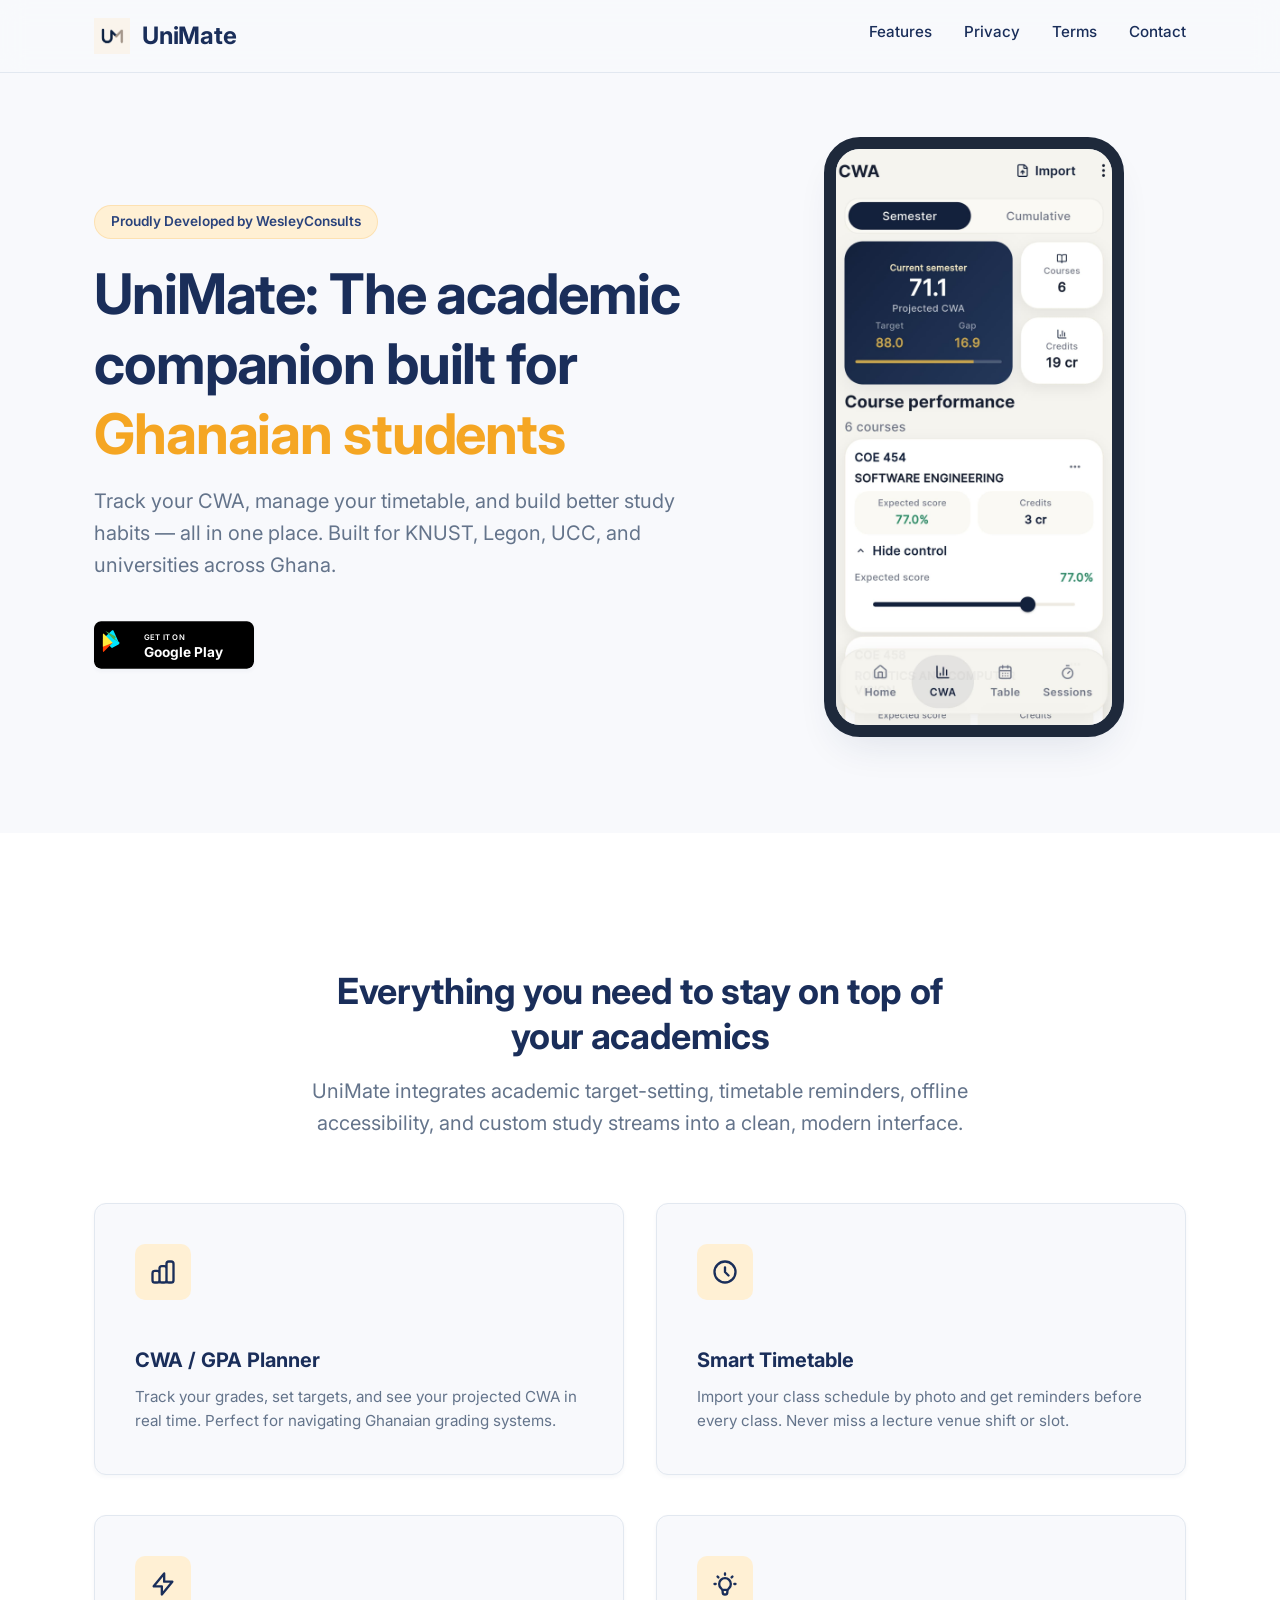
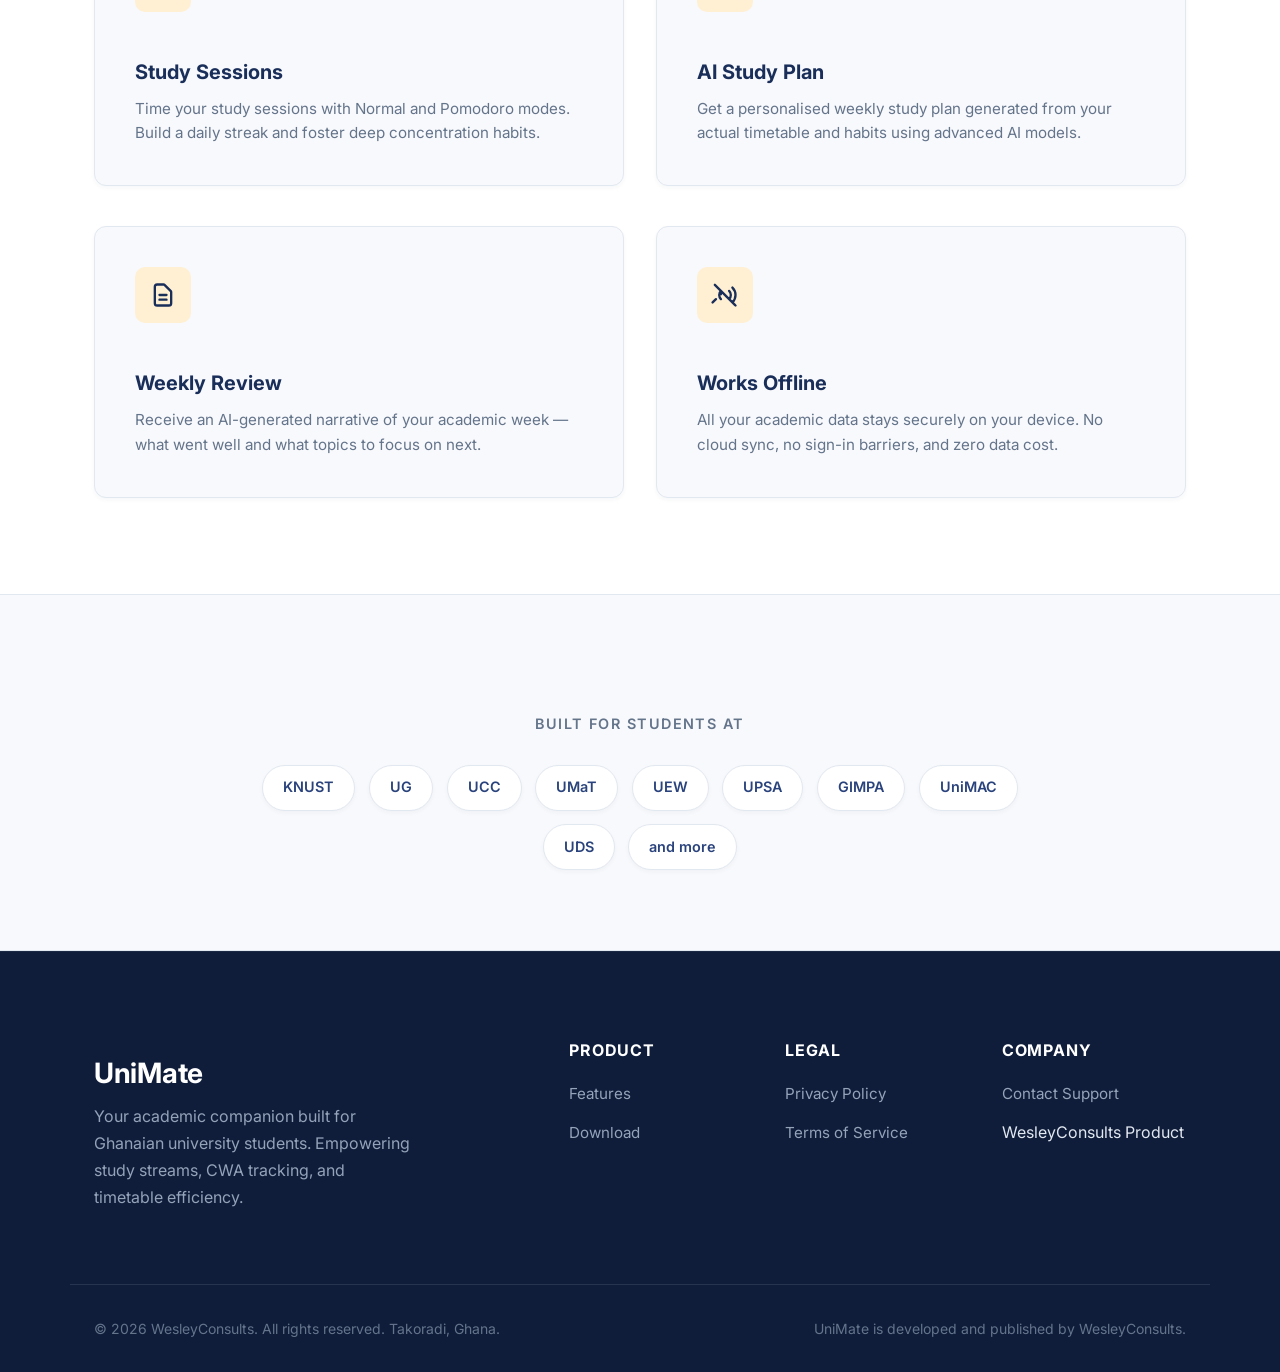
==== campusiq-site/index.html @ 6cc6dc68 "Initial commit: UniMate landing page and legal pages static website" ====
<!DOCTYPE html>
<html lang="en">
<head>
  <meta charset="utf-8">
  <meta name="viewport" content="width=device-width, initial-scale=1.0">
  <meta name="description" content="UniMate is the ultimate academic productivity companion app for Ghanaian university students. Track your CWA/GPA, manage class schedules, and build smart study habits.">
  <title>UniMate — The Academic Companion Built for Ghanaian Students</title>
  
  <!-- Preloads & Fonts -->
  <link rel="preconnect" href="https://fonts.googleapis.com">
  <link rel="preconnect" href="https://fonts.gstatic.com" crossorigin>
  <link href="https://fonts.googleapis.com/css2?family=Inter:wght@400;500;600;700&display=swap" rel="stylesheet">
  
  <!-- Stylesheets -->
  <link rel="stylesheet" href="style.css">
</head>
<body>

  <!-- Sticky Header -->
  <header class="header-wrapper">
    <div class="container header-container">
      <a href="index.html" class="logo-link" id="nav-brand">
        <img src="assets/logo.png" alt="UniMate Logo" class="logo-img" width="36" height="36">
        <span>UniMate</span>
      </a>
      
      <!-- Desktop/Mobile Nav Links -->
      <nav id="nav-menu">
        <ul class="nav-links">
          <li><a href="#features">Features</a></li>
          <li><a href="privacy.html">Privacy</a></li>
          <li><a href="terms.html">Terms</a></li>
          <li><a href="mailto:wesleyconsults@gmail.com">Contact</a></li>
        </ul>
      </nav>

      <!-- Hamburger Menu Button -->
      <button class="hamburger" aria-label="Toggle Navigation Menu" aria-expanded="false" id="hamburger-btn">
        <span class="hamburger-line"></span>
        <span class="hamburger-line"></span>
        <span class="hamburger-line"></span>
      </button>
    </div>
  </header>

  <main>
    <!-- Hero Section -->
    <section class="hero-section">
      <div class="container hero-container">
        <div class="hero-content">
          <span class="hero-tag">Proudly Developed by WesleyConsults</span>
          <h1 class="hero-title">UniMate: The academic companion built for <span>Ghanaian students</span></h1>
          <p class="lead hero-description">
            Track your CWA, manage your timetable, and build better study habits — all in one place. Built for KNUST, Legon, UCC, and universities across Ghana.
          </p>
          <div class="hero-actions">
            <a href="#" class="btn-google-play" aria-label="Download UniMate on Google Play">
              <!-- Inline Google Play Badge SVG to ensure rapid loading on mobile networks -->
              <svg xmlns="http://www.w3.org/2000/svg" viewBox="0 0 135 40" width="160" height="48" style="border-radius: 6px; box-shadow: var(--shadow-sm);">
                <rect width="135" height="40" rx="6" fill="#000000"/>
                <path d="M16.3 7.8c-.2-.2-.5-.3-.9-.3h-.1L7.5 15l7.5 7.5.1-.1c.3.1.6 0 .8-.2l4.8-2.7c1.1-.6 1.1-1.6 0-2.2l-4.4-9.8z" fill="#00e5ff"/>
                <path d="M7.5 15v10c0 .4.2.8.5 1l7.8-7.8-8.3-3.2z" fill="#ff3d00"/>
                <path d="M15.8 18.2l-7.8-7.8c-.3.2-.5.6-.5 1v10l8.3-3.2z" fill="#ffeb3b"/>
                <path d="M20.7 17.4l-4.4-2.5-7.5-7.5.5.5 8.1 4.6c1.1.6 1.1 1.6 0 2.2l3.3 2.7z" fill="#4caf50"/>
                <!-- Wordmark fallback text styled elegantly inside SVG -->
                <text x="42" y="16" fill="#ffffff" font-family="'Inter', sans-serif" font-size="6.5" font-weight="600" letter-spacing="0.2">GET IT ON</text>
                <text x="42" y="30" fill="#ffffff" font-family="'Inter', sans-serif" font-size="11.5" font-weight="700">Google Play</text>
              </svg>
            </a>
          </div>
        </div>
        <div class="hero-mockup-wrapper">
          <div class="hero-mockup-placeholder" id="hero-mockup">
            <img src="assets/mockup.jpeg" alt="UniMate App Interface Mockup" class="hero-mockup-img" width="300" height="600">
          </div>
        </div>
      </div>
    </section>

    <!-- Features Section -->
    <section class="features-section" id="features">
      <div class="container">
        <div class="section-header">
          <h2>Everything you need to stay on top of your academics</h2>
          <p class="lead">UniMate integrates academic target-setting, timetable reminders, offline accessibility, and custom study streams into a clean, modern interface.</p>
        </div>

        <div class="features-grid">
          <!-- Card 1: CWA/GPA Planner -->
          <article class="feature-card">
            <div class="feature-icon-wrapper" aria-hidden="true">
              <svg xmlns="http://www.w3.org/2000/svg" fill="none" viewBox="0 0 24 24" stroke-width="2" stroke="currentColor">
                <path stroke-linecap="round" stroke-linejoin="round" d="M9 19v-6a2 2 0 00-2-2H5a2 2 0 00-2 2v6a2 2 0 002 2h2a2 2 0 002-2zm0 0V9a2 2 0 012-2h2a2 2 0 012 2v10m-6 0a2 2 0 002 2h2a2 2 0 002-2m0 0V5a2 2 0 012-2h2a2 2 0 012 2v14a2 2 0 01-2 2h-2a2 2 0 01-2-2z" />
              </svg>
            </div>
            <h3>CWA / GPA Planner</h3>
            <p>Track your grades, set targets, and see your projected CWA in real time. Perfect for navigating Ghanaian grading systems.</p>
          </article>

          <!-- Card 2: Smart Timetable -->
          <article class="feature-card">
            <div class="feature-icon-wrapper" aria-hidden="true">
              <svg xmlns="http://www.w3.org/2000/svg" fill="none" viewBox="0 0 24 24" stroke-width="2" stroke="currentColor">
                <path stroke-linecap="round" stroke-linejoin="round" d="M12 8v4l3 3m6-3a9 9 0 11-18 0 9 9 0 0118 0z" />
              </svg>
            </div>
            <h3>Smart Timetable</h3>
            <p>Import your class schedule by photo and get reminders before every class. Never miss a lecture venue shift or slot.</p>
          </article>

          <!-- Card 3: Study Sessions -->
          <article class="feature-card">
            <div class="feature-icon-wrapper" aria-hidden="true">
              <svg xmlns="http://www.w3.org/2000/svg" fill="none" viewBox="0 0 24 24" stroke-width="2" stroke="currentColor">
                <path stroke-linecap="round" stroke-linejoin="round" d="M13 10V3L4 14h7v7l9-11h-7z" />
              </svg>
            </div>
            <h3>Study Sessions</h3>
            <p>Time your study sessions with Normal and Pomodoro modes. Build a daily streak and foster deep concentration habits.</p>
          </article>

          <!-- Card 4: AI Study Plan -->
          <article class="feature-card">
            <div class="feature-icon-wrapper" aria-hidden="true">
              <svg xmlns="http://www.w3.org/2000/svg" fill="none" viewBox="0 0 24 24" stroke-width="2" stroke="currentColor">
                <path stroke-linecap="round" stroke-linejoin="round" d="M9.663 17h4.673M12 3v1m6.364 1.636l-.707.707M21 12h-1M4 12H3m3.343-5.657l-.707-.707m2.828 9.9a5 5 0 117.072 0l-.548.547A3.374 3.374 0 0014 18.469V19a2 2 0 11-4 0v-.531c0-.895-.356-1.754-.988-2.386l-.548-.547z" />
              </svg>
            </div>
            <h3>AI Study Plan</h3>
            <p>Get a personalised weekly study plan generated from your actual timetable and habits using advanced AI models.</p>
          </article>

          <!-- Card 5: Weekly Review -->
          <article class="feature-card">
            <div class="feature-icon-wrapper" aria-hidden="true">
              <svg xmlns="http://www.w3.org/2000/svg" fill="none" viewBox="0 0 24 24" stroke-width="2" stroke="currentColor">
                <path stroke-linecap="round" stroke-linejoin="round" d="M9 12h6m-6 4h6m2 5H7a2 2 0 01-2-2V5a2 2 0 012-2h5.586a1 1 0 01.707.293l5.414 5.414a1 1 0 01.293.707V19a2 2 0 01-2 2z" />
              </svg>
            </div>
            <h3>Weekly Review</h3>
            <p>Receive an AI-generated narrative of your academic week — what went well and what topics to focus on next.</p>
          </article>

          <!-- Card 6: Works Offline -->
          <article class="feature-card">
            <div class="feature-icon-wrapper" aria-hidden="true">
              <svg xmlns="http://www.w3.org/2000/svg" fill="none" viewBox="0 0 24 24" stroke-width="2" stroke="currentColor">
                <path stroke-linecap="round" stroke-linejoin="round" d="M18.364 5.636a9 9 0 010 12.728m0 0l-2.829-2.829m2.829 2.829L21 21M15.536 8.464a5 5 0 010 7.072m0 0l-2.829-2.829m-4.243 2.829a4.978 4.978 0 01-1.414-3.536 4.978 4.978 0 011.414-3.536m0 0L8.464 11.29m-4.243 4.243L1.396 18.36M3.31 3.3l17.38 17.38" />
              </svg>
            </div>
            <h3>Works Offline</h3>
            <p>All your academic data stays securely on your device. No cloud sync, no sign-in barriers, and zero data cost.</p>
          </article>
        </div>
      </div>
    </section>

    <!-- Universities Section -->
    <section class="unis-section">
      <div class="container unis-container">
        <h2 class="unis-header">Built for students at</h2>
        <div class="unis-cloud">
          <span class="uni-chip">KNUST</span>
          <span class="uni-chip">UG</span>
          <span class="uni-chip">UCC</span>
          <span class="uni-chip">UMaT</span>
          <span class="uni-chip">UEW</span>
          <span class="uni-chip">UPSA</span>
          <span class="uni-chip">GIMPA</span>
          <span class="uni-chip">UniMAC</span>
          <span class="uni-chip">UDS</span>
          <span class="uni-chip">and more</span>
        </div>
      </div>
    </section>
  </main>

  <!-- Shared Footer -->
  <footer class="footer-wrapper">
    <div class="container footer-container">
      <div class="footer-brand">
        <h2>UniMate</h2>
        <p>Your academic companion built for Ghanaian university students. Empowering study streams, CWA tracking, and timetable efficiency.</p>
      </div>
      <div class="footer-links-group">
        <div class="footer-links-col">
          <h3>Product</h3>
          <ul>
            <li><a href="#features">Features</a></li>
            <li><a href="#">Download</a></li>
          </ul>
        </div>
        <div class="footer-links-col">
          <h3>Legal</h3>
          <ul>
            <li><a href="privacy.html">Privacy Policy</a></li>
            <li><a href="terms.html">Terms of Service</a></li>
          </ul>
        </div>
        <div class="footer-links-col">
          <h3>Company</h3>
          <ul>
            <li><a href="mailto:wesleyconsults@gmail.com">Contact Support</a></li>
            <li><span>WesleyConsults Product</span></li>
          </ul>
        </div>
      </div>
    </div>
    <div class="container footer-bottom">
      <p>&copy; 2026 WesleyConsults. All rights reserved. Takoradi, Ghana.</p>
      <p>UniMate is developed and published by WesleyConsults.</p>
    </div>
  </footer>

  <!-- Responsive Navigation Drawer Logic -->
  <script>
    document.addEventListener('DOMContentLoaded', () => {
      const hamburger = document.getElementById('hamburger-btn');
      const navLinks = document.querySelector('.nav-links');

      if (hamburger && navLinks) {
        hamburger.addEventListener('click', () => {
          const expanded = hamburger.getAttribute('aria-expanded') === 'true';
          hamburger.setAttribute('aria-expanded', !expanded);
          hamburger.classList.toggle('active');
          navLinks.classList.toggle('active');
        });

        // Close menu when clicking navigation links
        navLinks.querySelectorAll('a').forEach(link => {
          link.addEventListener('click', () => {
            hamburger.setAttribute('aria-expanded', 'false');
            hamburger.classList.remove('active');
            navLinks.classList.remove('active');
          });
        });
      }
    });
  </script>
</body>
</html>
---- campusiq-site/style.css ----
/* ==========================================================================
   UniMate Stylesheet (style.css)
   Developed by WesleyConsults for campusiq.app
   ========================================================================== */

/* 1. Design System & CSS Custom Properties */
:root {
  /* Colors */
  --color-primary: #1A2E5A;
  --color-primary-dark: #0F1D3B;
  --color-primary-light: #2A437C;
  --color-accent: #F5A623;
  --color-accent-hover: #D98D10;
  --color-accent-light: #FFF0D4;
  --color-background: #F8F9FC;
  --color-surface: #FFFFFF;
  --color-text: #2C3E50;
  --color-text-muted: #64748B;
  --color-border: #E2E8F0;
  --color-header-bg: rgba(248, 249, 252, 0.85);

  /* Shadows */
  --shadow-sm: 0 2px 4px rgba(26, 46, 90, 0.04);
  --shadow-md: 0 10px 25px -5px rgba(26, 46, 90, 0.08), 0 8px 10px -6px rgba(26, 46, 90, 0.08);
  --shadow-lg: 0 20px 40px -15px rgba(26, 46, 90, 0.12);

  /* Typography */
  --font-family: 'Inter', system-ui, -apple-system, sans-serif;
  --font-size-base: 16px;
  --line-height-base: 1.7;

  /* Layout */
  --max-width-content: 1140px;
  --max-width-prose: 720px;
  --radius-card: 12px;
  --radius-pill: 9999px;
  --transition-fast: 0.2s cubic-bezier(0.4, 0, 0.2, 1);
  --transition-normal: 0.3s cubic-bezier(0.4, 0, 0.2, 1);
}

/* 2. Base Rules */
*, *::before, *::after {
  box-sizing: border-box;
  margin: 0;
  padding: 0;
}

html {
  font-family: var(--font-family);
  font-size: var(--font-size-base);
  line-height: var(--line-height-base);
  color: var(--color-text);
  background-color: var(--color-background);
  scroll-behavior: smooth;
  -webkit-font-smoothing: antialiased;
}

body {
  min-block-size: 100dvh;
  display: flex;
  flex-direction: column;
}

/* 3. Typography */
h1, h2, h3, h4 {
  color: var(--color-primary);
  font-weight: 700;
  line-height: 1.25;
  margin-block-end: 1rem;
}

h1 {
  font-size: clamp(2.25rem, 5vw, 3.5rem);
  letter-spacing: -0.02em;
}

h2 {
  font-size: clamp(1.75rem, 4vw, 2.25rem);
  letter-spacing: -0.01em;
  margin-block-start: 2.5rem;
}

h3 {
  font-size: clamp(1.25rem, 3vw, 1.5rem);
  margin-block-start: 1.5rem;
}

p {
  margin-block-end: 1.5rem;
  font-weight: 400;
}

p.lead {
  font-size: clamp(1.125rem, 2.5vw, 1.25rem);
  color: var(--color-text-muted);
  line-height: 1.6;
}

a {
  color: var(--color-primary-light);
  text-decoration: none;
  transition: var(--transition-fast);
}

a:hover {
  color: var(--color-primary);
}

ul, ol {
  margin-block-end: 1.5rem;
  padding-inline-start: 1.5rem;
}

li {
  margin-block-end: 0.5rem;
}

/* 4. Layout Utilities */
.container {
  inline-size: 100%;
  max-inline-size: var(--max-width-content);
  margin-inline: auto;
  padding-inline: 1.5rem;
}

.prose-container {
  inline-size: 100%;
  max-inline-size: var(--max-width-prose);
  margin-inline: auto;
  padding-inline: 1.5rem;
  padding-block: 4rem;
}

/* 5. Header Component */
.header-wrapper {
  position: sticky;
  top: 0;
  z-index: 100;
  background-color: var(--color-header-bg);
  backdrop-filter: blur(12px);
  -webkit-backdrop-filter: blur(12px);
  border-block-end: 1px solid var(--color-border);
  transition: var(--transition-fast);
}

.header-container {
  display: flex;
  align-items: center;
  justify-content: space-between;
  block-size: 4.5rem;
}

.logo-link {
  display: flex;
  align-items: center;
  gap: 0.75rem;
  font-weight: 700;
  font-size: 1.5rem;
  color: var(--color-primary);
  letter-spacing: -0.01em;
}

.logo-img {
  block-size: 2.25rem;
  inline-size: auto;
}

.nav-links {
  display: flex;
  align-items: center;
  gap: 2rem;
  list-style: none;
  padding: 0;
  margin: 0;
}

.nav-links a {
  font-size: 0.95rem;
  font-weight: 500;
  color: var(--color-primary);
  position: relative;
  padding-block: 0.25rem;
}

.nav-links a::after {
  content: '';
  position: absolute;
  bottom: 0;
  left: 0;
  width: 0;
  height: 2px;
  background-color: var(--color-accent);
  transition: var(--transition-fast);
}

.nav-links a:hover::after,
.nav-links a.active::after {
  width: 100%;
}

.nav-links a.active {
  color: var(--color-primary);
  font-weight: 600;
}

/* Hamburger Menu Button */
.hamburger {
  display: none;
  background: none;
  border: none;
  cursor: pointer;
  padding: 0.5rem;
  z-index: 110;
}

.hamburger-line {
  display: block;
  width: 1.5rem;
  height: 2px;
  margin: 5px auto;
  background-color: var(--color-primary);
  transition: var(--transition-normal);
}

/* 6. Footer Component */
.footer-wrapper {
  background-color: var(--color-primary-dark);
  color: #E2E8F0;
  padding-block: 4rem 2rem;
  margin-block-start: auto;
  border-block-start: 1px solid rgba(255, 255, 255, 0.05);
}

.footer-container {
  display: grid;
  grid-template-columns: 1fr;
  gap: 3rem;
  margin-block-end: 3rem;
}

.footer-brand h2 {
  color: #FFFFFF;
  font-size: 1.75rem;
  margin-block-end: 0.75rem;
}

.footer-brand p {
  color: #94A3B8;
  max-inline-size: 320px;
}

.footer-links-group {
  display: grid;
  grid-template-columns: repeat(2, 1fr);
  gap: 2rem;
}

.footer-links-col h3 {
  color: #FFFFFF;
  font-size: 1rem;
  text-transform: uppercase;
  letter-spacing: 0.05em;
  margin-block-end: 1.25rem;
}

.footer-links-col ul {
  list-style: none;
  padding: 0;
  margin: 0;
}

.footer-links-col li {
  margin-block-end: 0.75rem;
}

.footer-links-col a {
  color: #94A3B8;
  font-size: 0.95rem;
}

.footer-links-col a:hover {
  color: var(--color-accent);
}

.footer-bottom {
  border-block-start: 1px solid rgba(255, 255, 255, 0.1);
  padding-block-start: 2rem;
  display: flex;
  flex-direction: column;
  align-items: center;
  justify-content: space-between;
  gap: 1rem;
  text-align: center;
}

.footer-bottom p {
  color: #64748B;
  font-size: 0.875rem;
  margin: 0;
}

/* 7. Hero Section */
.hero-section {
  padding-block: 4rem 6rem;
  overflow: hidden;
}

.hero-container {
  display: grid;
  grid-template-columns: 1fr;
  align-items: center;
  gap: 4rem;
}

.hero-content {
  text-align: center;
  max-inline-size: 600px;
  margin-inline: auto;
}

.hero-tag {
  display: inline-block;
  padding: 0.25rem 1rem;
  background-color: var(--color-accent-light);
  color: var(--color-primary-light);
  font-weight: 600;
  font-size: 0.85rem;
  border-radius: var(--radius-pill);
  margin-block-end: 1.25rem;
  border: 1px solid rgba(245, 166, 35, 0.2);
}

.hero-title span {
  color: var(--color-accent);
  position: relative;
  display: inline-block;
}

.hero-description {
  margin-block-end: 2.5rem;
}

.hero-actions {
  display: flex;
  flex-direction: column;
  align-items: center;
  justify-content: center;
  gap: 1rem;
}

.btn-google-play {
  display: inline-flex;
  align-items: center;
  transition: transform var(--transition-fast);
}

.btn-google-play:hover {
  transform: scale(1.05);
}

.btn-google-play img {
  height: 52px;
  width: auto;
}

.hero-mockup-wrapper {
  position: relative;
  display: flex;
  justify-content: center;
  align-items: center;
}

.hero-mockup-placeholder {
  inline-size: 280px;
  block-size: 560px;
  background-color: #E2E8F0;
  border: 12px solid #1E293B;
  border-radius: 36px;
  box-shadow: var(--shadow-lg);
  display: flex;
  align-items: center;
  justify-content: center;
  color: var(--color-text-muted);
  font-weight: 500;
  position: relative;
  overflow: hidden;
}

.hero-mockup-img {
  inline-size: 100%;
  block-size: 100%;
  object-fit: cover;
}

/* 8. Features Section */
.features-section {
  padding-block: 6rem;
  background-color: var(--color-surface);
}

.section-header {
  text-align: center;
  max-inline-size: 680px;
  margin-inline: auto;
  margin-block-end: 4rem;
}

.section-header h2 {
  margin-block-end: 1rem;
}

.features-grid {
  display: grid;
  grid-template-columns: 1fr;
  gap: 2rem;
}

.feature-card {
  background-color: var(--color-background);
  border: 1px solid var(--color-border);
  border-radius: var(--radius-card);
  padding: 2.5rem;
  box-shadow: var(--shadow-sm);
  transition: transform var(--transition-fast), box-shadow var(--transition-fast), border-color var(--transition-fast);
  display: flex;
  flex-direction: column;
}

.feature-card:hover {
  transform: translateY(-5px);
  box-shadow: var(--shadow-md);
  border-color: rgba(26, 46, 90, 0.15);
}

.feature-icon-wrapper {
  inline-size: 3.5rem;
  block-size: 3.5rem;
  background-color: var(--color-accent-light);
  border-radius: 10px;
  display: flex;
  align-items: center;
  justify-content: center;
  color: var(--color-primary);
  margin-block-end: 1.5rem;
}

.feature-icon-wrapper svg {
  inline-size: 1.75rem;
  block-size: 1.75rem;
}

.feature-card h3 {
  font-size: 1.25rem;
  margin-block-end: 0.75rem;
  color: var(--color-primary);
}

.feature-card p {
  color: var(--color-text-muted);
  font-size: 0.95rem;
  line-height: 1.6;
  margin-block-end: 0;
}

/* 9. Universities Section */
.unis-section {
  padding-block: 5rem;
  background-color: var(--color-background);
  border-block: 1px solid var(--color-border);
}

.unis-container {
  display: flex;
  flex-direction: column;
  align-items: center;
}

.unis-header {
  font-size: 0.9rem;
  text-transform: uppercase;
  letter-spacing: 0.1em;
  color: var(--color-text-muted);
  margin-block-end: 2rem;
  font-weight: 600;
}

.unis-cloud {
  display: flex;
  flex-wrap: wrap;
  justify-content: center;
  gap: 0.85rem;
  max-inline-size: 800px;
}

.uni-chip {
  padding: 0.6rem 1.25rem;
  background-color: var(--color-surface);
  border: 1px solid var(--color-border);
  border-radius: var(--radius-pill);
  font-size: 0.9rem;
  font-weight: 600;
  color: var(--color-primary-light);
  box-shadow: var(--shadow-sm);
  transition: transform var(--transition-fast), color var(--transition-fast), background-color var(--transition-fast);
}

.uni-chip:hover {
  transform: translateY(-2px);
  color: var(--color-primary);
  border-color: rgba(26, 46, 90, 0.2);
}

/* 10. Legal Pages Styles (Privacy & Terms) */
.legal-main {
  background-color: var(--color-surface);
  border-inline: 1px solid var(--color-border);
}

.legal-header {
  border-block-end: 1px solid var(--color-border);
  padding-block-end: 2rem;
  margin-block-end: 2.5rem;
}

.legal-title {
  font-size: clamp(2rem, 4vw, 2.75rem);
  margin-block-end: 0.5rem;
}

.legal-meta {
  font-size: 0.9rem;
  color: var(--color-text-muted);
}

.legal-content h2 {
  font-size: 1.5rem;
  margin-block-start: 3rem;
  margin-block-end: 1rem;
  border-block-end: 2px solid var(--color-accent-light);
  padding-block-end: 0.25rem;
}

.legal-content h3 {
  font-size: 1.15rem;
  margin-block-start: 2rem;
  margin-block-end: 0.75rem;
}

.legal-content p {
  margin-block-end: 1.25rem;
  color: var(--color-text);
}

.legal-content ul {
  list-style-type: disc;
}

.legal-content li {
  margin-block-end: 0.5rem;
}

/* 11. Media Queries (Desktop Layouts > 768px) */
@media (min-width: 768px) {
  /* Navigation */
  .hamburger {
    display: none;
  }

  /* Hero Section */
  .hero-container {
    grid-template-columns: 1.2fr 0.8fr;
    gap: 2rem;
  }

  .hero-content {
    text-align: left;
    margin-inline: 0;
  }

  .hero-actions {
    justify-content: flex-start;
    flex-direction: row;
  }

  .hero-mockup-placeholder {
    inline-size: 300px;
    block-size: 600px;
  }

  /* Features */
  .features-grid {
    grid-template-columns: repeat(2, 1fr);
    gap: 2.5rem 2rem;
  }

  /* Footer */
  .footer-container {
    grid-template-columns: 1.2fr 1.8fr;
    gap: 4rem;
  }

  .footer-links-group {
    grid-template-columns: repeat(3, 1fr);
  }

  .footer-bottom {
    flex-direction: row;
    text-align: left;
  }
}

/* Mobile Nav Drawer Style Toggle */
@media (max-width: 767px) {
  .hamburger {
    display: block;
  }

  .nav-links {
    position: fixed;
    top: 4.5rem;
    left: 0;
    width: 100%;
    height: calc(100dvh - 4.5rem);
    background-color: var(--color-background);
    flex-direction: column;
    padding-block: 3rem;
    gap: 2.5rem;
    border-block-start: 1px solid var(--color-border);
    transform: translateX(100%);
    transition: transform var(--transition-normal);
  }

  .nav-links.active {
    transform: translateX(0);
  }

  .hamburger.active .hamburger-line:nth-child(1) {
    transform: translateY(7px) rotate(45deg);
  }

  .hamburger.active .hamburger-line:nth-child(2) {
    opacity: 0;
  }

  .hamburger.active .hamburger-line:nth-child(3) {
    transform: translateY(-7px) rotate(-45deg);
  }
}
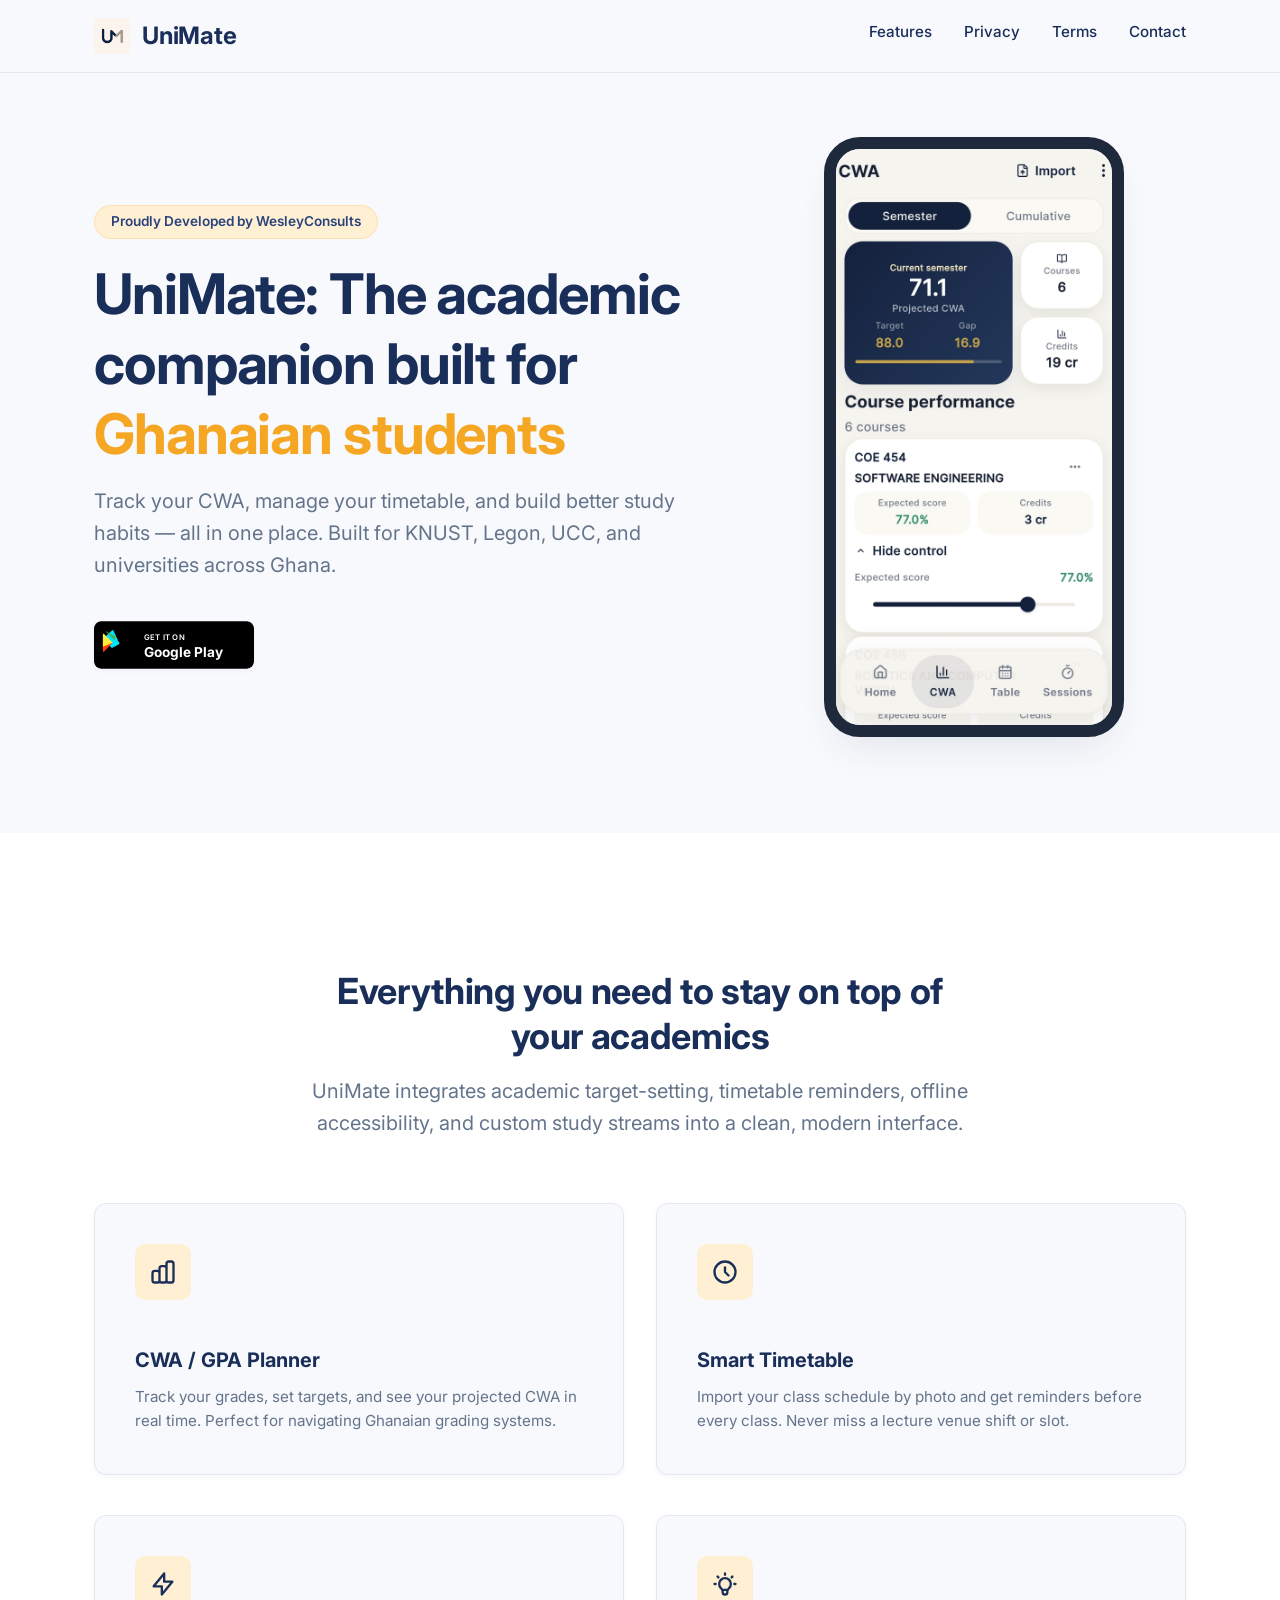
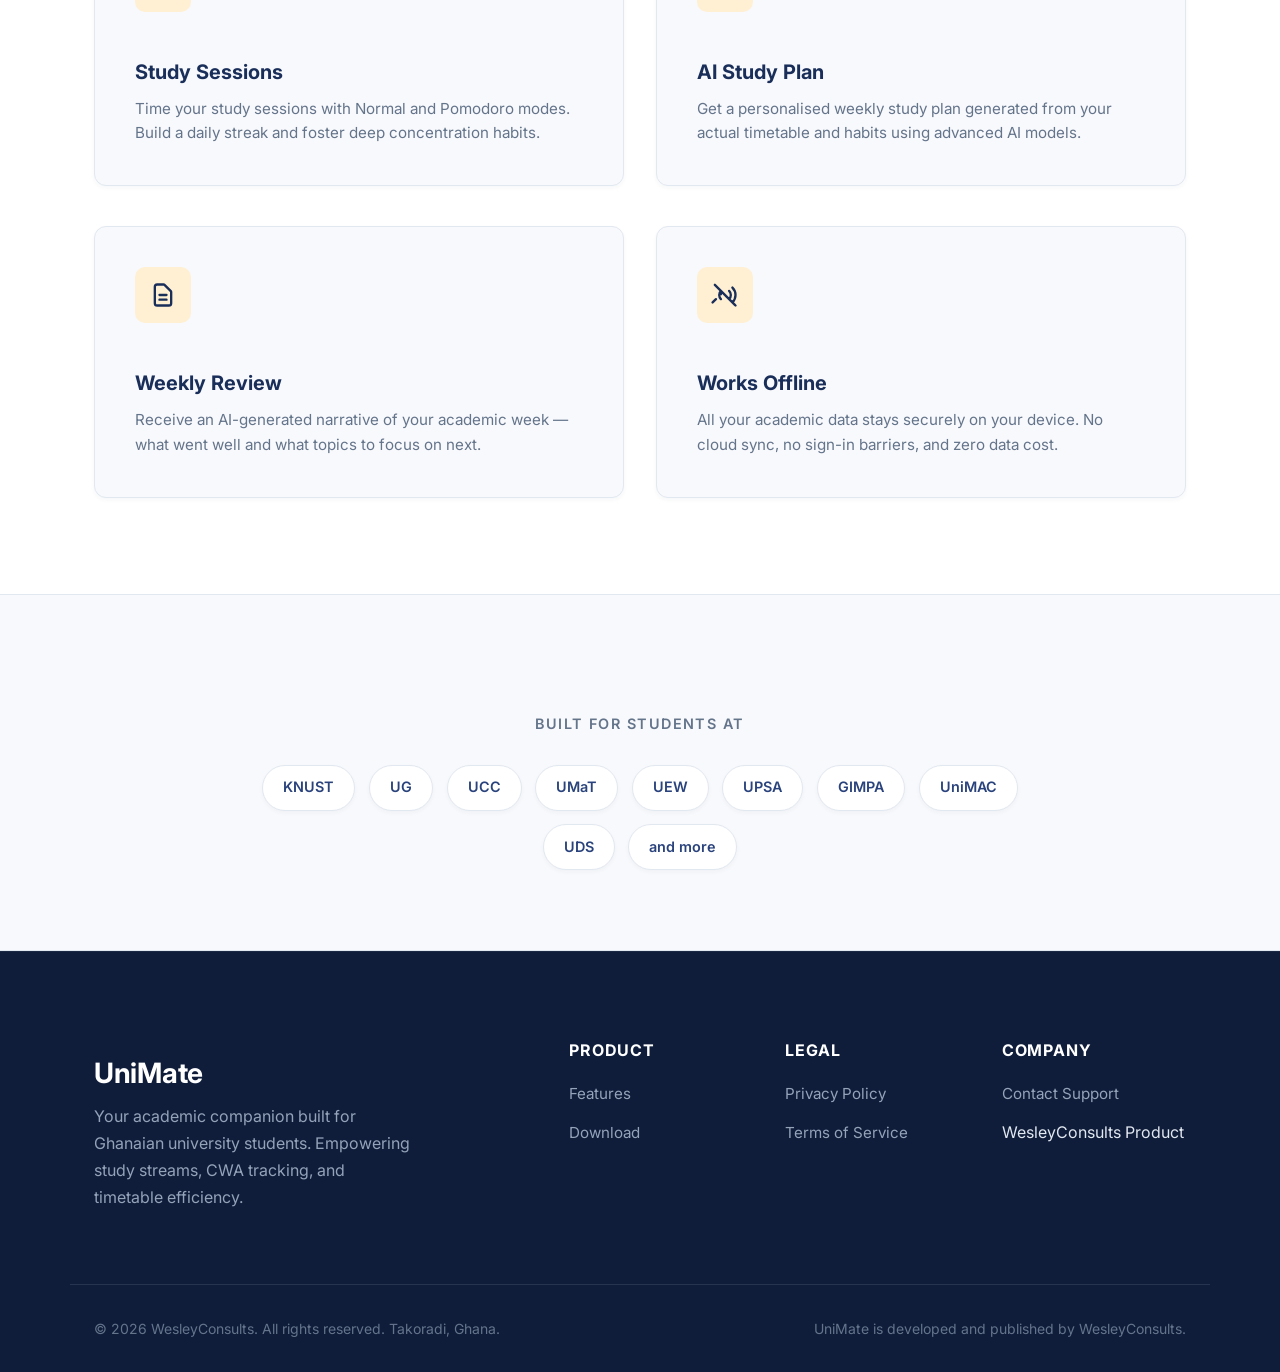
==== commit 52f6c99d: "Optimize logo resolution and add custom favicon to all pages" ====
--- a/campusiq-site/index.html
+++ b/campusiq-site/index.html
@@ -11,6 +11,10 @@
   <link rel="preconnect" href="https://fonts.gstatic.com" crossorigin>
   <link href="https://fonts.googleapis.com/css2?family=Inter:wght@400;500;600;700&display=swap" rel="stylesheet">
   
+  <!-- Favicon -->
+  <link rel="icon" type="image/png" href="assets/favicon.png">
+  <link rel="shortcut icon" href="assets/favicon.ico" type="image/x-icon">
+
   <!-- Stylesheets -->
   <link rel="stylesheet" href="style.css">
 </head>
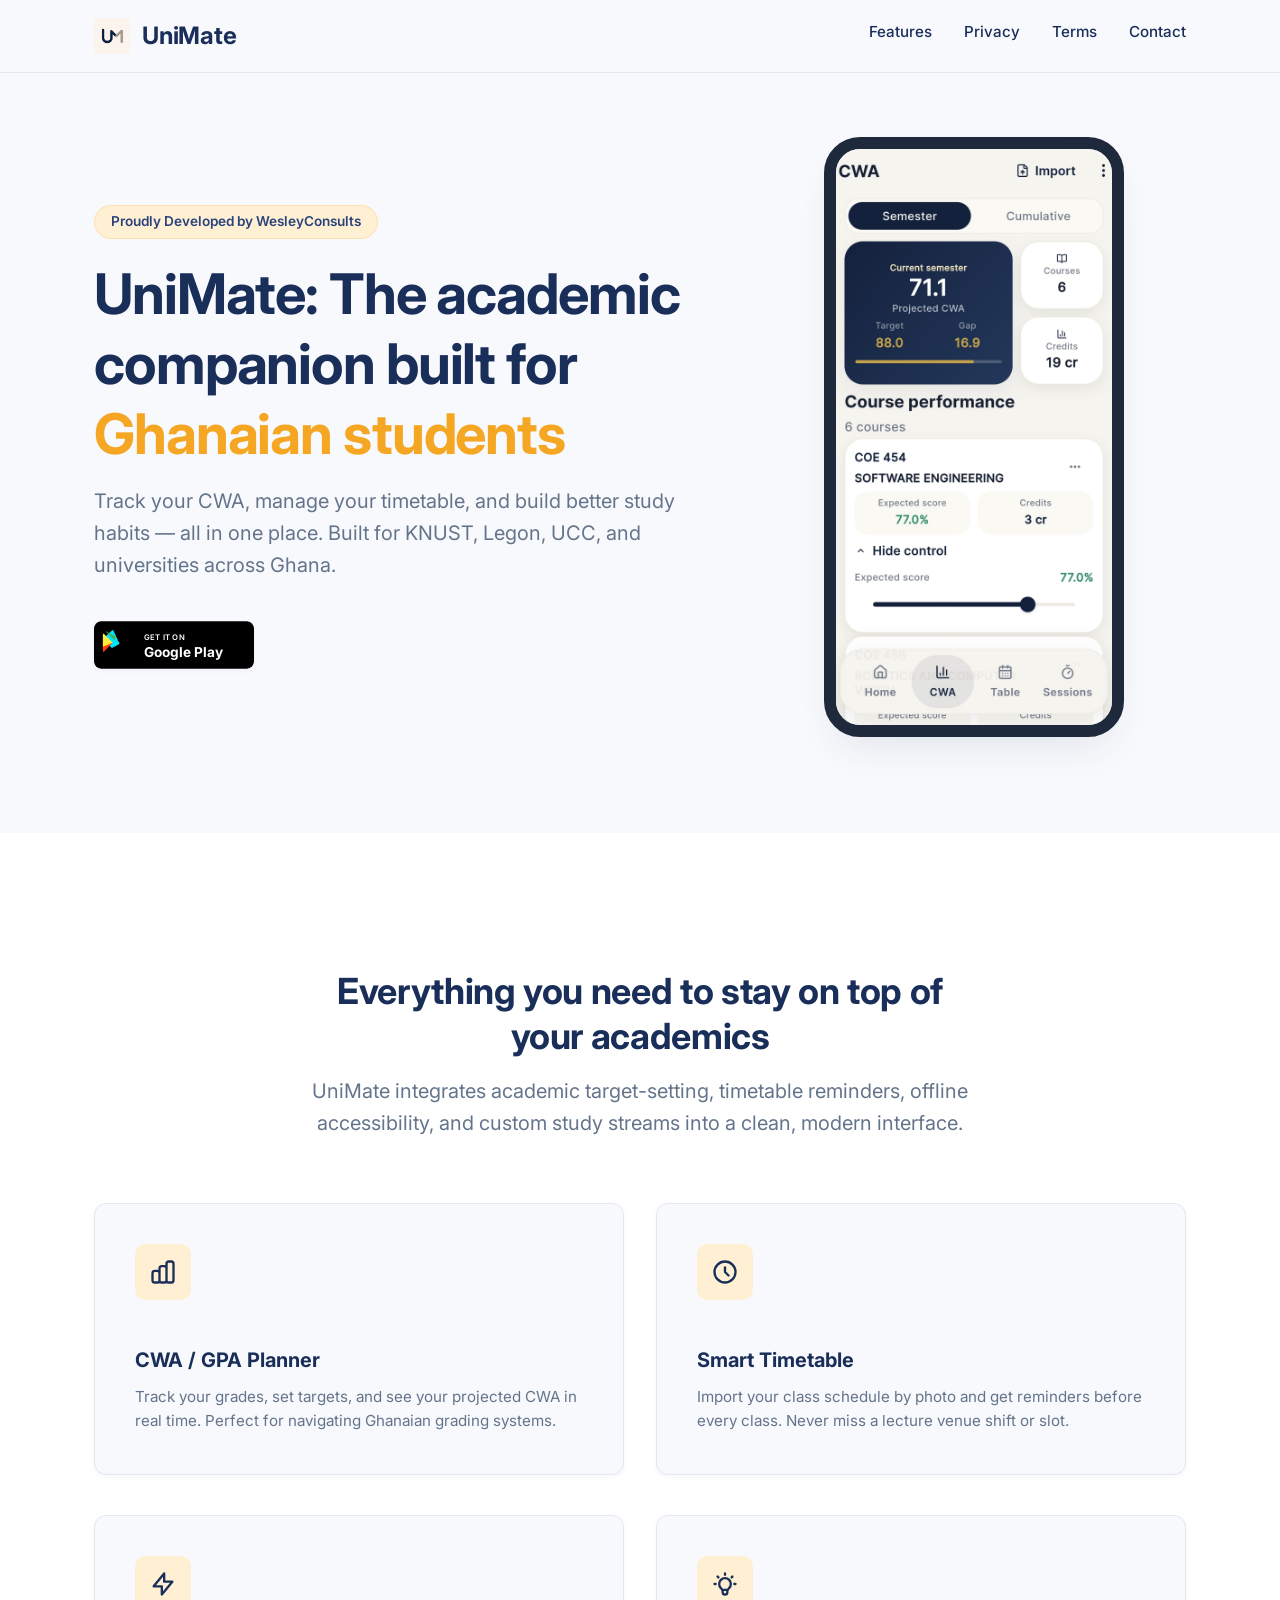
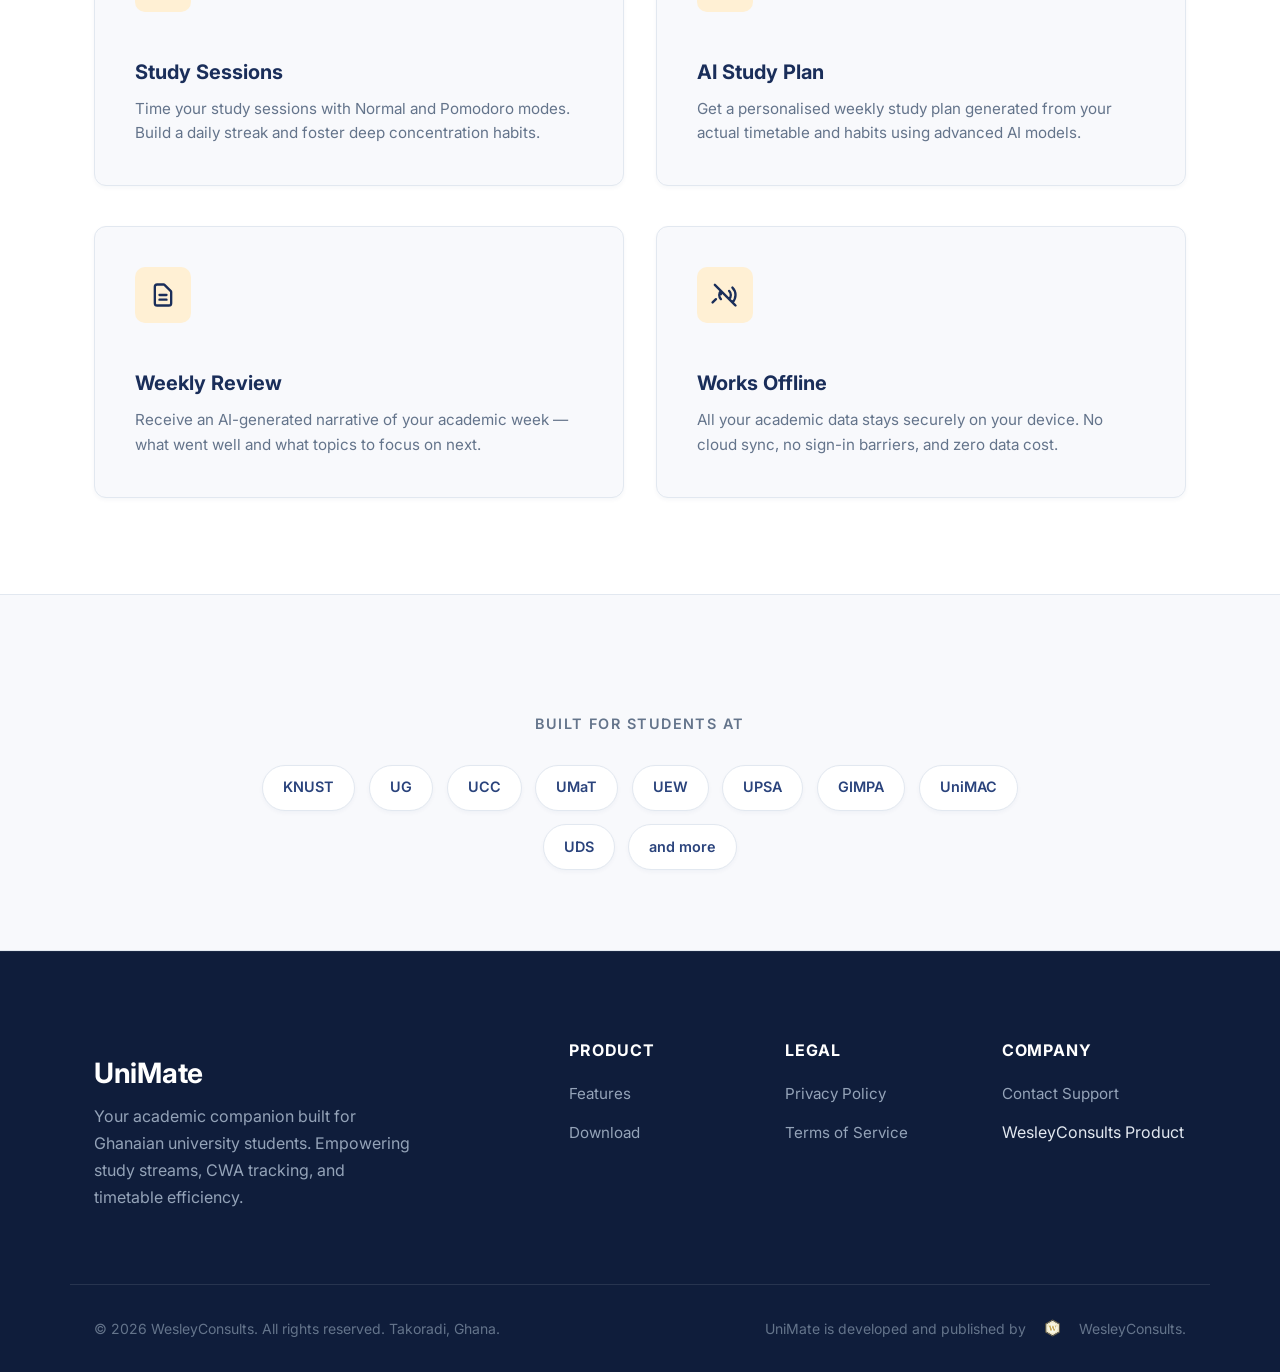
==== commit a934a62a: "Optimize and add WesleyConsults logo to all footers" ====
--- a/campusiq-site/index.html
+++ b/campusiq-site/index.html
@@ -212,7 +212,7 @@
     </div>
     <div class="container footer-bottom">
       <p>&copy; 2026 WesleyConsults. All rights reserved. Takoradi, Ghana.</p>
-      <p>UniMate is developed and published by WesleyConsults.</p>
+      <p class="footer-credits">UniMate is developed and published by <img src="assets/wesleylogo.png" alt="WesleyConsults Logo" class="footer-logo"> WesleyConsults.</p>
     </div>
   </footer>
 
--- a/campusiq-site/style.css
+++ b/campusiq-site/style.css
@@ -299,6 +299,21 @@
   margin: 0;
 }
 
+.footer-credits {
+  display: inline-flex;
+  align-items: center;
+  justify-content: center;
+  gap: 0.5rem;
+  flex-wrap: wrap;
+}
+
+.footer-logo {
+  block-size: 1.25rem;
+  inline-size: auto;
+  object-fit: contain;
+  vertical-align: middle;
+}
+
 /* 7. Hero Section */
 .hero-section {
   padding-block: 4rem 6rem;
